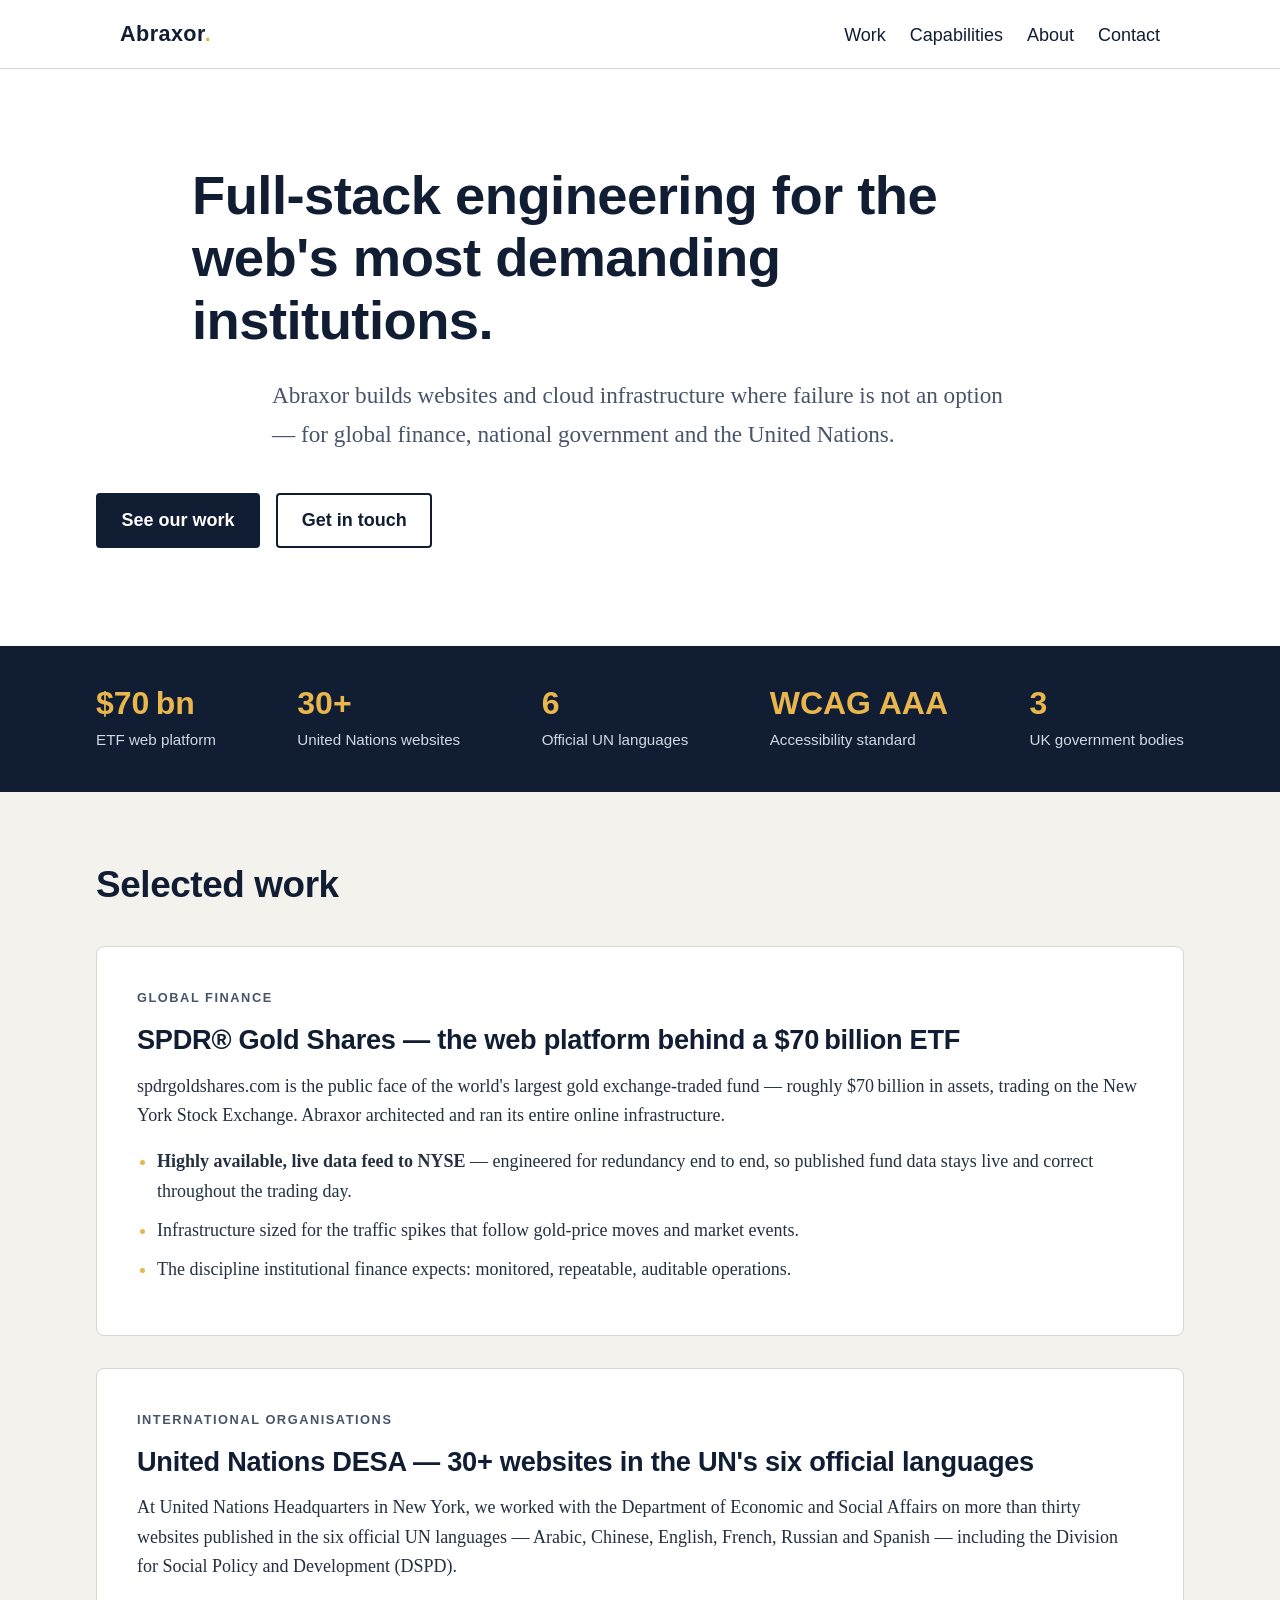
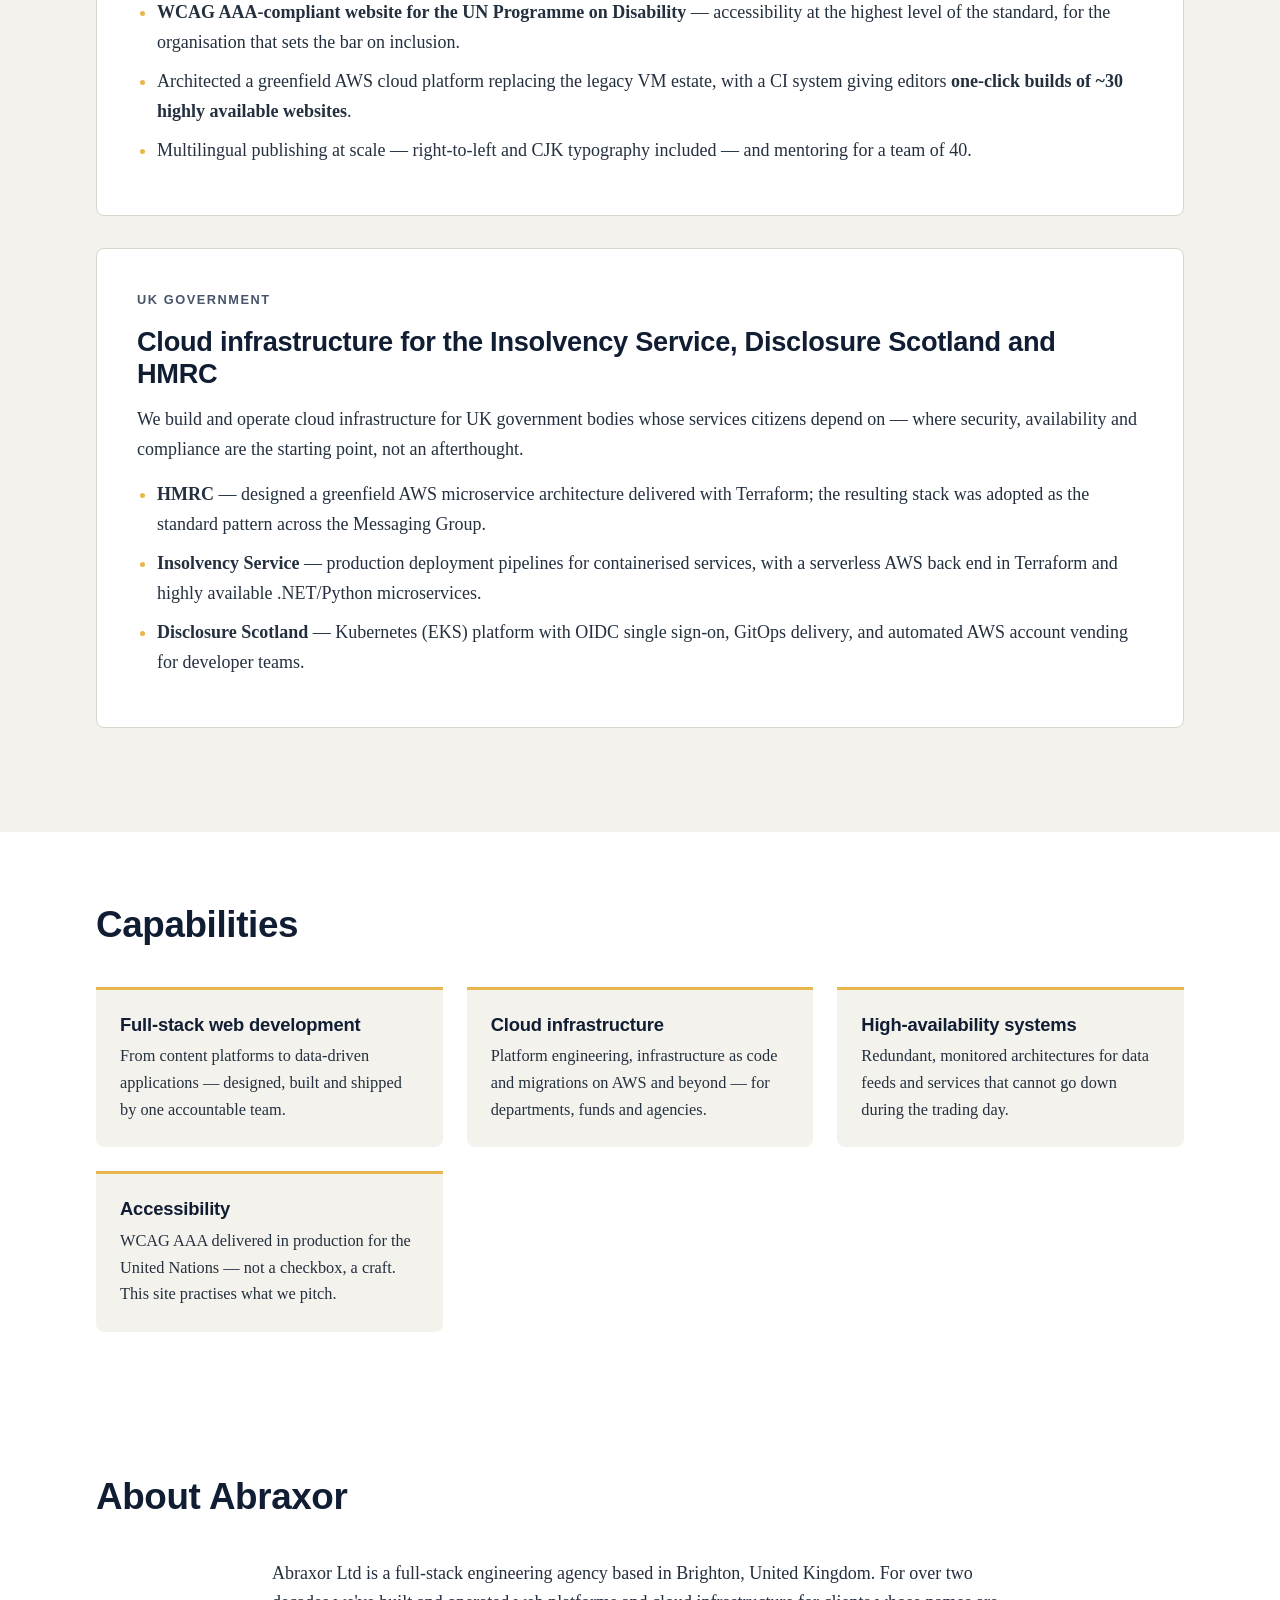
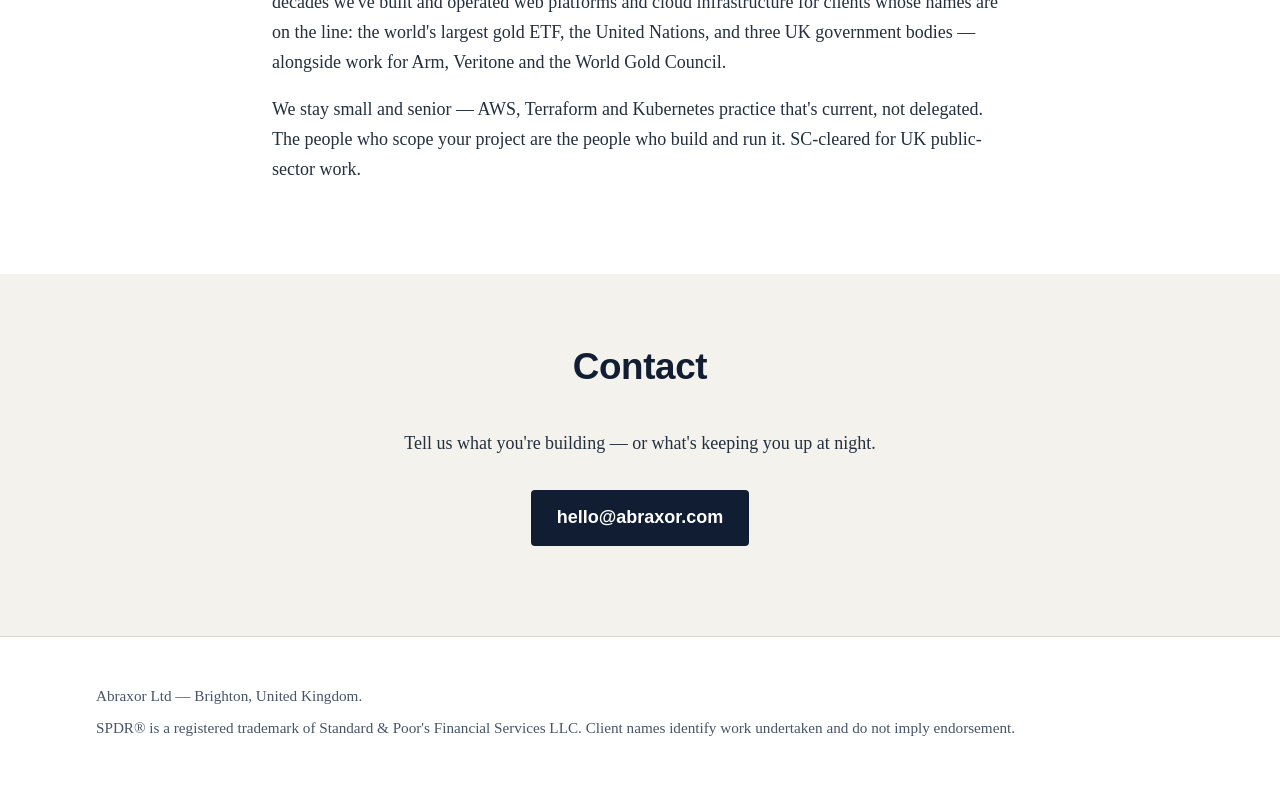
==== site/index.html @ 792a1f1c "Abraxor agency site — static HTML/CSS, nginx Dockerfile Co-Authored-By: Claude Fable 5 <noreply@anth" ====
<!DOCTYPE html>
<html lang="en">
<head>
<meta charset="utf-8">
<meta name="viewport" content="width=device-width, initial-scale=1">
<title>Abraxor — Full-stack engineering for the web's most demanding institutions</title>
<meta name="description" content="Abraxor is a Brighton, UK agency building websites and cloud infrastructure for finance, government and international organisations — from a $70bn NYSE ETF to 30+ United Nations websites.">
<link rel="stylesheet" href="styles.css">
<link rel="icon" href="data:image/svg+xml,%3Csvg xmlns='http://www.w3.org/2000/svg' viewBox='0 0 32 32'%3E%3Crect width='32' height='32' rx='6' fill='%23101d33'/%3E%3Cpath d='M9 24 16 8l7 16h-4.2l-2.8-6.8L13.2 24z' fill='%23e8b64c'/%3E%3C/svg%3E">
</head>
<body>
<a class="skip-link" href="#main">Skip to main content</a>

<header class="site-header">
  <nav aria-label="Primary">
    <a class="brand" href="#top">Abraxor</a>
    <ul>
      <li><a href="#work">Work</a></li>
      <li><a href="#capabilities">Capabilities</a></li>
      <li><a href="#about">About</a></li>
      <li><a href="#contact">Contact</a></li>
    </ul>
  </nav>
</header>

<main id="main">
  <section class="hero" id="top" aria-labelledby="hero-heading">
    <h1 id="hero-heading">Full-stack engineering for the web's most demanding institutions.</h1>
    <p class="lede">Abraxor builds websites and cloud infrastructure where failure is not an option — for global finance, national government and the United Nations.</p>
    <p class="hero-cta"><a class="button" href="#work">See our work</a> <a class="button button-quiet" href="#contact">Get in touch</a></p>
  </section>

  <section class="stats" aria-label="Key facts">
    <dl>
      <div><dt>ETF web platform</dt><dd>$70&thinsp;bn</dd></div>
      <div><dt>United Nations websites</dt><dd>30+</dd></div>
      <div><dt>Official UN languages</dt><dd>6</dd></div>
      <div><dt>Accessibility standard</dt><dd>WCAG&nbsp;AAA</dd></div>
      <div><dt>UK government bodies</dt><dd>3</dd></div>
    </dl>
  </section>

  <section id="work" aria-labelledby="work-heading">
    <h2 id="work-heading">Selected work</h2>

    <article class="case" aria-labelledby="case-spdr">
      <p class="case-tag">Global finance</p>
      <h3 id="case-spdr">SPDR&reg; Gold Shares — the web platform behind a $70&thinsp;billion ETF</h3>
      <p>spdrgoldshares.com is the public face of the world's largest gold exchange-traded fund — roughly $70&thinsp;billion in assets, trading on the New York Stock Exchange. Abraxor architected and ran its entire online infrastructure.</p>
      <ul>
        <li><strong>Highly available, live data feed to NYSE</strong> — engineered for redundancy end to end, so published fund data stays live and correct throughout the trading day.</li>
        <li>Infrastructure sized for the traffic spikes that follow gold-price moves and market events.</li>
        <li>The discipline institutional finance expects: monitored, repeatable, auditable operations.</li>
      </ul>
    </article>

    <article class="case" aria-labelledby="case-un">
      <p class="case-tag">International organisations</p>
      <h3 id="case-un">United Nations DESA — 30+ websites in the UN's six official languages</h3>
      <p>At United Nations Headquarters in New York, we worked with the Department of Economic and Social Affairs on more than thirty websites published in the six official UN languages — Arabic, Chinese, English, French, Russian and Spanish — including the Division for Social Policy and Development (DSPD).</p>
      <ul>
        <li><strong>WCAG AAA-compliant website for the UN Programme on Disability</strong> — accessibility at the highest level of the standard, for the organisation that sets the bar on inclusion.</li>
        <li>Architected a greenfield AWS cloud platform replacing the legacy VM estate, with a CI system giving editors <strong>one-click builds of ~30 highly available websites</strong>.</li>
        <li>Multilingual publishing at scale — right-to-left and CJK typography included — and mentoring for a team of 40.</li>
      </ul>
    </article>

    <article class="case" aria-labelledby="case-gov">
      <p class="case-tag">UK government</p>
      <h3 id="case-gov">Cloud infrastructure for the Insolvency Service, Disclosure Scotland and HMRC</h3>
      <p>We build and operate cloud infrastructure for UK government bodies whose services citizens depend on — where security, availability and compliance are the starting point, not an afterthought.</p>
      <ul>
        <li><strong>HMRC</strong> — designed a greenfield AWS microservice architecture delivered with Terraform; the resulting stack was adopted as the standard pattern across the Messaging Group.</li>
        <li><strong>Insolvency Service</strong> — production deployment pipelines for containerised services, with a serverless AWS back end in Terraform and highly available .NET/Python microservices.</li>
        <li><strong>Disclosure Scotland</strong> — Kubernetes (EKS) platform with OIDC single sign-on, GitOps delivery, and automated AWS account vending for developer teams.</li>
      </ul>
    </article>
  </section>

  <section id="capabilities" aria-labelledby="cap-heading">
    <h2 id="cap-heading">Capabilities</h2>
    <div class="cap-grid">
      <div class="cap">
        <h3>Full-stack web development</h3>
        <p>From content platforms to data-driven applications — designed, built and shipped by one accountable team.</p>
      </div>
      <div class="cap">
        <h3>Cloud infrastructure</h3>
        <p>Platform engineering, infrastructure as code and migrations on AWS and beyond — for departments, funds and agencies.</p>
      </div>
      <div class="cap">
        <h3>High-availability systems</h3>
        <p>Redundant, monitored architectures for data feeds and services that cannot go down during the trading day.</p>
      </div>
      <div class="cap">
        <h3>Accessibility</h3>
        <p>WCAG AAA delivered in production for the United Nations — not a checkbox, a craft. This site practises what we pitch.</p>
      </div>
    </div>
  </section>

  <section id="about" aria-labelledby="about-heading">
    <h2 id="about-heading">About Abraxor</h2>
    <p>Abraxor Ltd is a full-stack engineering agency based in Brighton, United Kingdom. For over two decades we've built and operated web platforms and cloud infrastructure for clients whose names are on the line: the world's largest gold ETF, the United Nations, and three UK government bodies — alongside work for Arm, Veritone and the World Gold Council.</p>
    <p>We stay small and senior — AWS, Terraform and Kubernetes practice that's current, not delegated. The people who scope your project are the people who build and run it. SC-cleared for UK public-sector work.</p>
  </section>

  <section id="contact" aria-labelledby="contact-heading">
    <h2 id="contact-heading">Contact</h2>
    <p>Tell us what you're building — or what's keeping you up at night.</p>
    <p class="contact-line"><a class="button" href="mailto:hello@abraxor.com">hello@abraxor.com</a></p>
  </section>
</main>

<footer class="site-footer">
  <p>Abraxor Ltd — Brighton, United Kingdom.</p>
  <p>SPDR&reg; is a registered trademark of Standard &amp; Poor's Financial Services LLC. Client names identify work undertaken and do not imply endorsement.</p>
</footer>
</body>
</html>
---- site/styles.css ----
/* Abraxor — agency site. No JS, system fonts, WCAG AAA contrast targets. */
:root {
  --ink: #101d33;        /* deep navy — headings, bands */
  --body: #24303f;       /* body text, ~12:1 on white */
  --muted: #47546a;      /* secondary text, ~7.2:1 on white */
  --gold: #e8b64c;       /* accent — decorative + on navy only (9:1 on --ink) */
  --paper: #ffffff;
  --wash: #f4f2ec;       /* warm section wash */
  --line: #d8d5cc;
  --maxw: 68rem;
}

* { box-sizing: border-box; }

html { scroll-behavior: smooth; }
@media (prefers-reduced-motion: reduce) {
  html { scroll-behavior: auto; }
}

body {
  margin: 0;
  font-family: Charter, "Bitstream Charter", "Sitka Text", Cambria, Georgia, serif;
  font-size: 1.125rem;
  line-height: 1.65;
  color: var(--body);
  background: var(--paper);
}

h1, h2, h3, .brand, .site-header nav, .button, .case-tag, .stats, .skip-link {
  font-family: -apple-system, BlinkMacSystemFont, "Segoe UI", Roboto, Helvetica, Arial, sans-serif;
}

h1, h2, h3 { color: var(--ink); line-height: 1.15; letter-spacing: -0.01em; }

a { color: var(--ink); text-decoration-thickness: 0.08em; text-underline-offset: 0.15em; }
a:hover { color: #000; }

:focus-visible {
  outline: 3px solid var(--ink);
  outline-offset: 2px;
  border-radius: 2px;
}

.skip-link {
  position: absolute;
  left: -9999px;
  top: 0;
  background: var(--ink);
  color: #fff;
  padding: 0.75rem 1.25rem;
  z-index: 100;
}
.skip-link:focus {
  left: 0;
}

/* Header */
.site-header {
  border-bottom: 1px solid var(--line);
  background: var(--paper);
}
.site-header nav {
  max-width: var(--maxw);
  margin: 0 auto;
  padding: 1rem 1.5rem;
  display: flex;
  align-items: baseline;
  gap: 2rem;
  flex-wrap: wrap;
}
.brand {
  font-weight: 700;
  font-size: 1.35rem;
  letter-spacing: 0.02em;
  text-decoration: none;
  color: var(--ink);
}
.brand::after { content: "."; color: var(--gold); }
.site-header ul {
  display: flex;
  gap: 1.5rem;
  list-style: none;
  margin: 0 0 0 auto;
  padding: 0;
  flex-wrap: wrap;
}
.site-header ul a { text-decoration: none; font-weight: 500; }
.site-header ul a:hover { text-decoration: underline; }

/* Sections */
main section { padding: 4.5rem 1.5rem; }
main section > * { max-width: var(--maxw); margin-left: auto; margin-right: auto; }

/* Hero */
.hero { padding-top: 6rem; padding-bottom: 5rem; }
.hero h1 {
  font-size: clamp(2.1rem, 5vw, 3.4rem);
  max-width: 56rem;
  margin: 0 auto;
}
.lede {
  font-size: clamp(1.2rem, 2.5vw, 1.45rem);
  color: var(--muted);
  max-width: 46rem;
  margin: 1.5rem auto 2.5rem;
}
.hero-cta { display: flex; gap: 1rem; flex-wrap: wrap; }

.button {
  display: inline-block;
  background: var(--ink);
  color: #fff;
  text-decoration: none;
  font-weight: 600;
  padding: 0.8rem 1.6rem;
  border-radius: 4px;
}
.button:hover { background: #000; color: #fff; }
.button-quiet {
  background: transparent;
  color: var(--ink);
  box-shadow: inset 0 0 0 2px var(--ink);
}
.button-quiet:hover { background: var(--wash); color: var(--ink); }

/* Stats band */
.stats { background: var(--ink); padding: 2.5rem 1.5rem; }
.stats dl {
  max-width: var(--maxw);
  margin: 0 auto;
  display: flex;
  flex-wrap: wrap;
  gap: 2.5rem 4rem;
  justify-content: space-between;
}
.stats div { display: flex; flex-direction: column-reverse; }
.stats dd {
  margin: 0;
  font-size: 2rem;
  font-weight: 700;
  color: var(--gold);
  line-height: 1.1;
}
.stats dt { color: #d3d9e4; font-size: 0.95rem; margin-top: 0.35rem; }

/* Case studies */
#work { background: var(--wash); }
#work h2, #capabilities h2, #about h2, #contact h2 {
  font-size: clamp(1.7rem, 3.5vw, 2.3rem);
  margin: 0 auto 2.5rem;
}
.case {
  background: var(--paper);
  border: 1px solid var(--line);
  border-radius: 8px;
  padding: 2.5rem;
  margin-bottom: 2rem;
}
.case-tag {
  text-transform: uppercase;
  letter-spacing: 0.12em;
  font-size: 0.8rem;
  font-weight: 700;
  color: var(--muted);
  margin: 0 0 0.75rem;
}
.case h3 { font-size: clamp(1.35rem, 2.8vw, 1.7rem); margin: 0 0 1rem; }
.case p { margin: 0 0 1rem; }
.case ul { margin: 0; padding-left: 1.25rem; }
.case li { margin-bottom: 0.6rem; }
.case li::marker { color: var(--gold); }

/* Capabilities */
.cap-grid {
  display: grid;
  grid-template-columns: repeat(auto-fit, minmax(16rem, 1fr));
  gap: 1.5rem;
}
.cap {
  border-top: 3px solid var(--gold);
  background: var(--wash);
  padding: 1.5rem;
  border-radius: 0 0 8px 8px;
}
.cap h3 { font-size: 1.15rem; margin: 0 0 0.5rem; }
.cap p { margin: 0; font-size: 1.02rem; }

/* About / contact */
#about p, #contact p { max-width: 46rem; }
#contact { background: var(--wash); text-align: center; }
#contact p { margin-left: auto; margin-right: auto; }
.contact-line { margin-top: 2rem; }

/* Footer */
.site-footer {
  border-top: 1px solid var(--line);
  padding: 2.5rem 1.5rem 3rem;
  color: var(--muted);
  font-size: 0.95rem;
}
.site-footer p { max-width: var(--maxw); margin: 0.4rem auto; }

@media (max-width: 40rem) {
  main section { padding: 3rem 1.25rem; }
  .case { padding: 1.5rem; }
  .stats dl { gap: 1.5rem 2.5rem; justify-content: flex-start; }
}
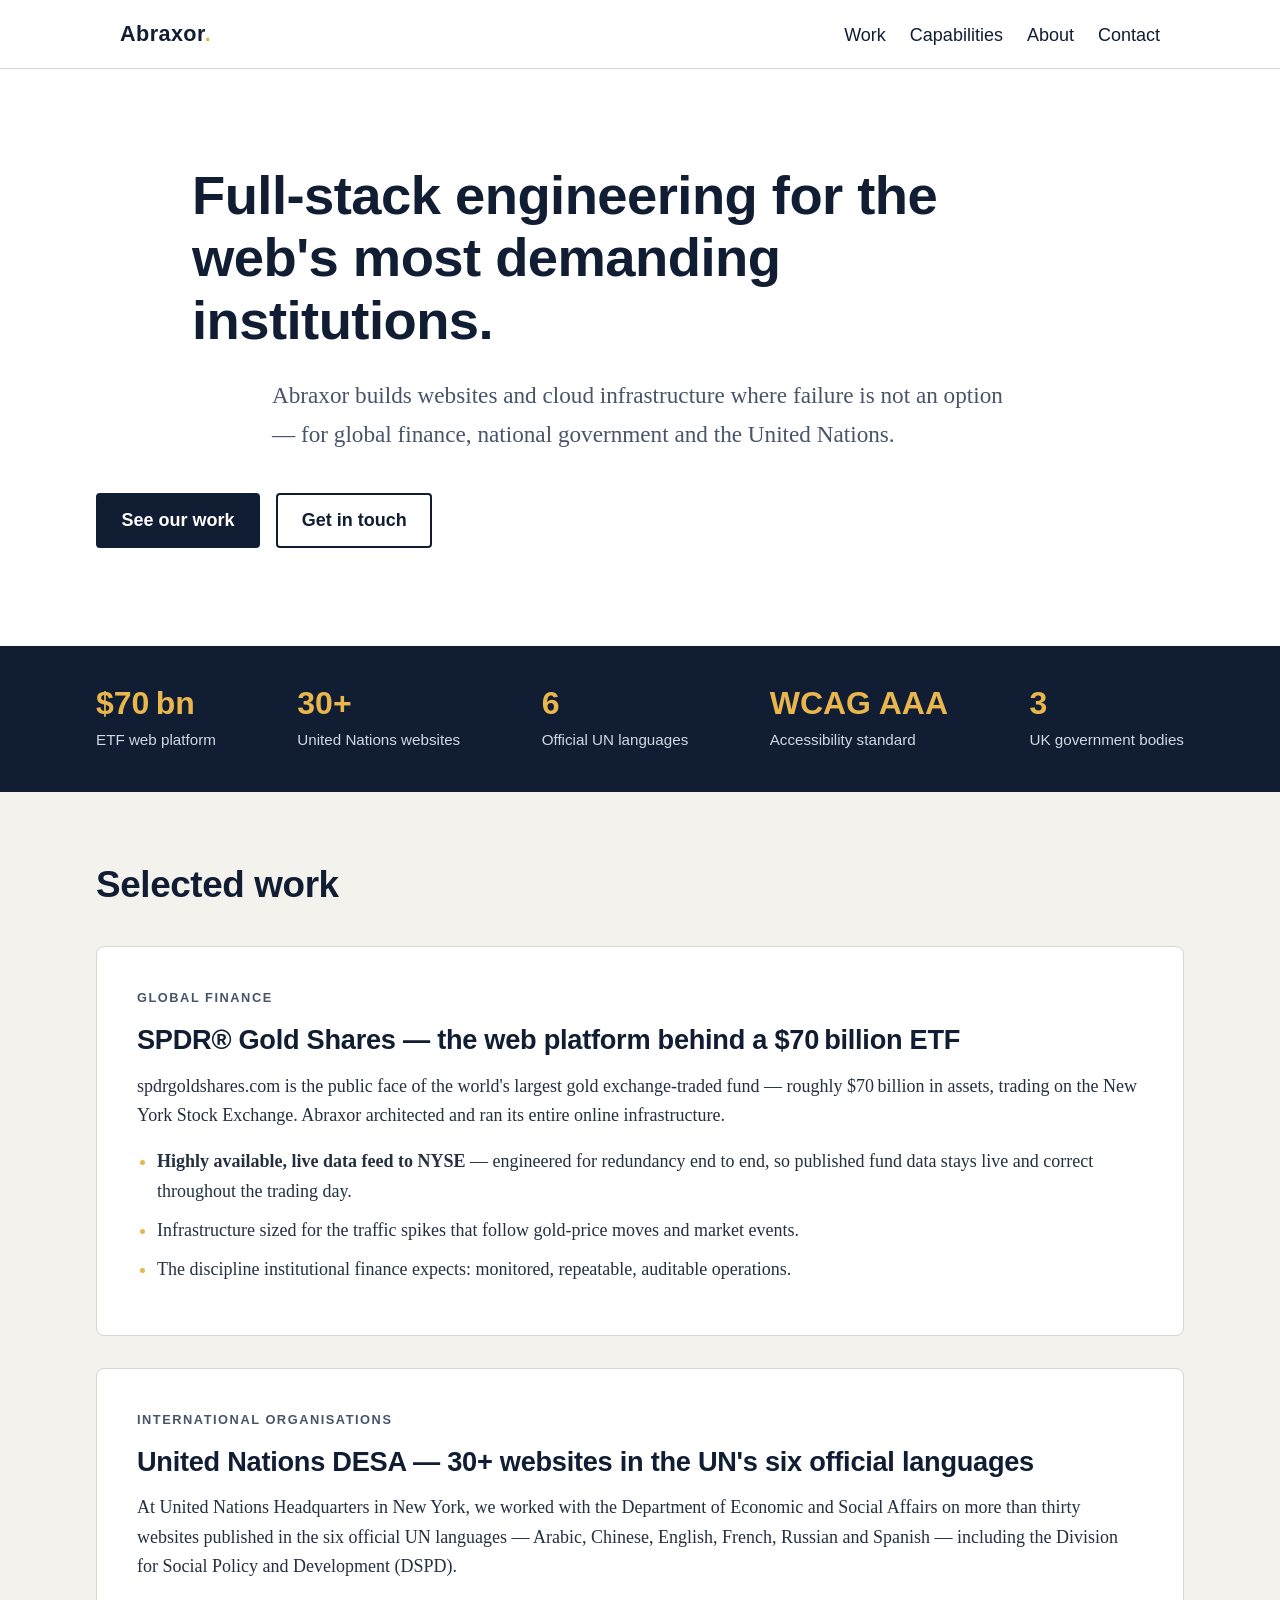
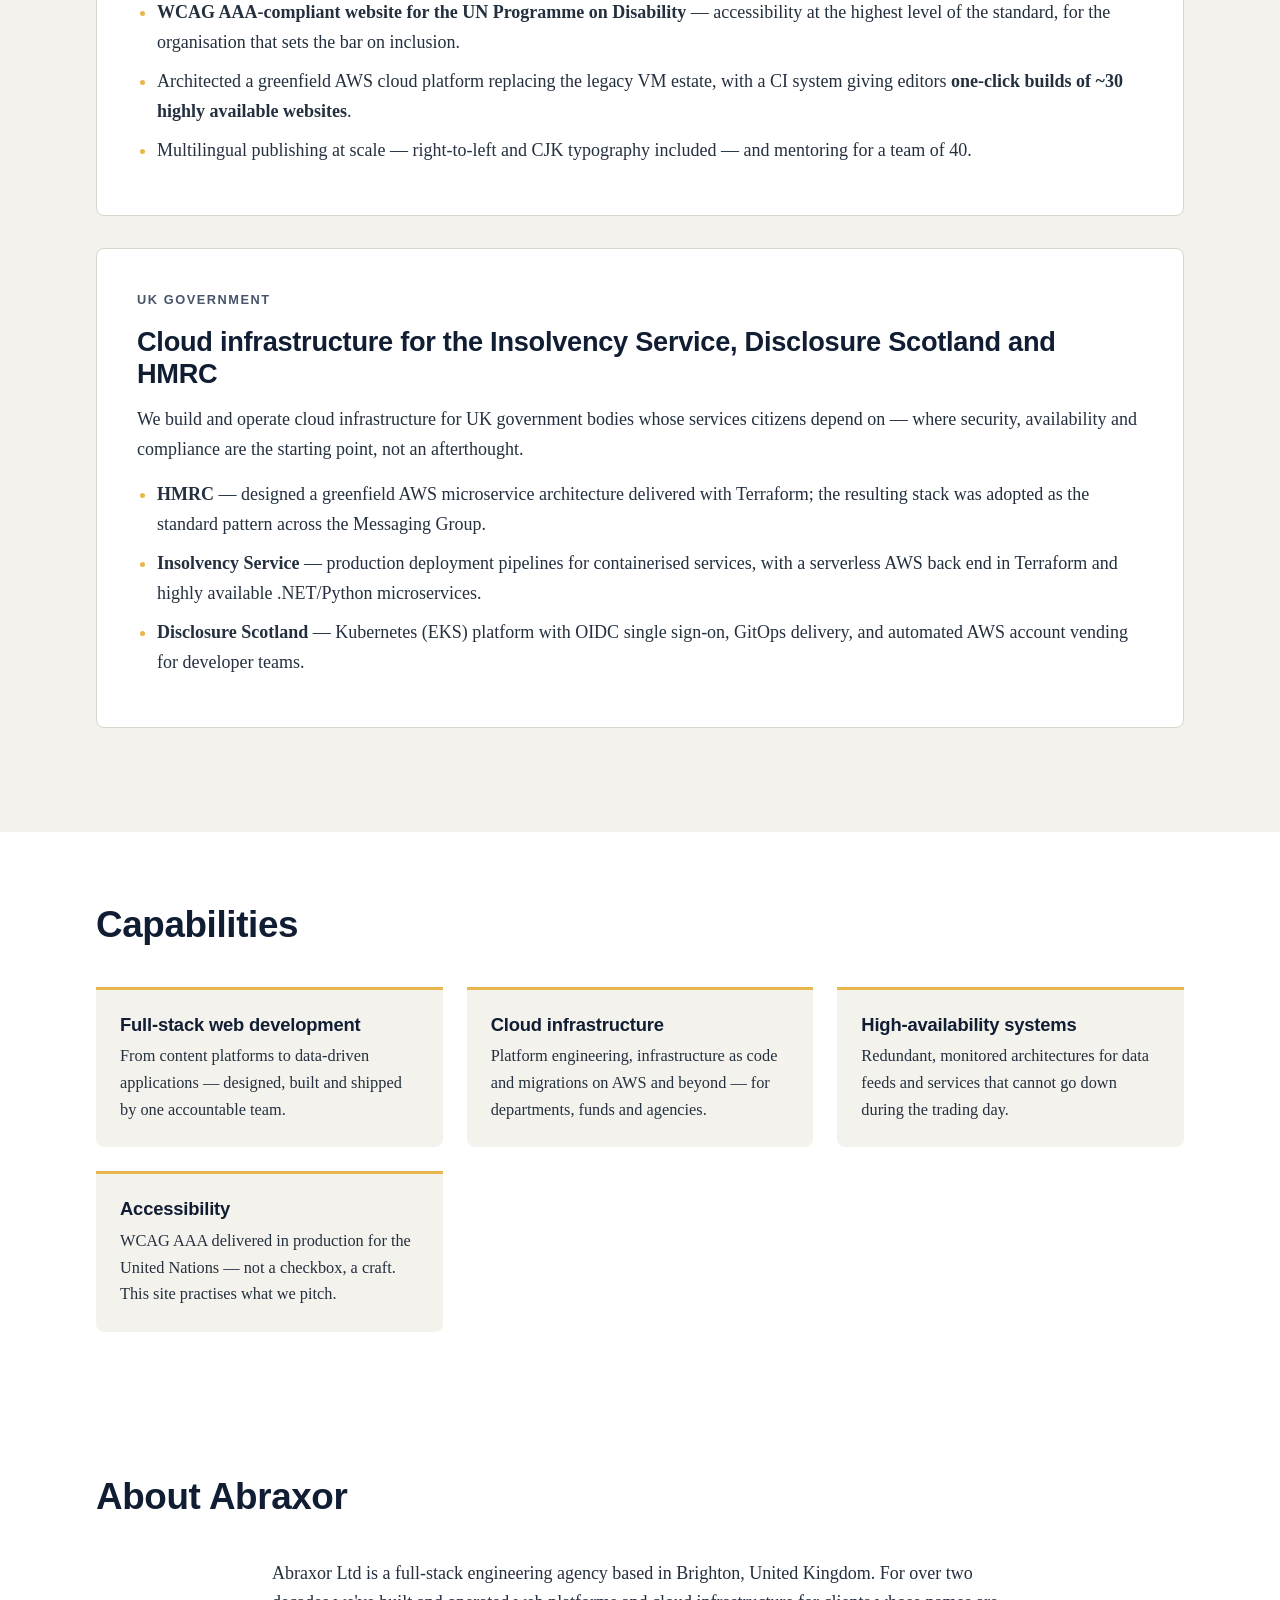
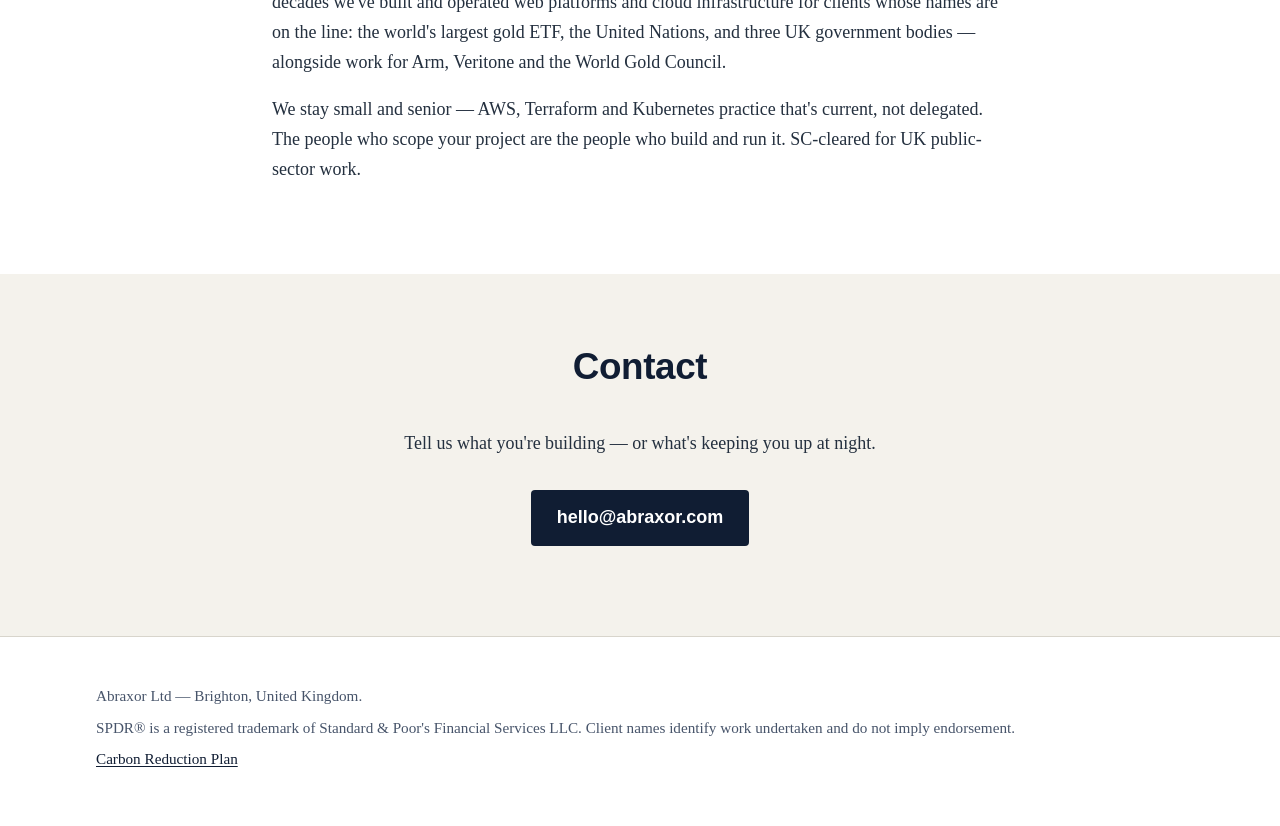
==== commit 2258442b: "Add Carbon Reduction Plan page with footer link Co-Authored-By: Claude Fable 5 <noreply@anthropic.co" ====
--- a/site/index.html
+++ b/site/index.html
@@ -115,6 +115,7 @@
 <footer class="site-footer">
   <p>Abraxor Ltd — Brighton, United Kingdom.</p>
   <p>SPDR&reg; is a registered trademark of Standard &amp; Poor's Financial Services LLC. Client names identify work undertaken and do not imply endorsement.</p>
+  <p><a href="carbon-reduction-plan.html">Carbon Reduction Plan</a></p>
 </footer>
 </body>
 </html>
--- a/site/styles.css
+++ b/site/styles.css
@@ -185,6 +185,17 @@
 .cap h3 { font-size: 1.15rem; margin: 0 0 0.5rem; }
 .cap p { margin: 0; font-size: 1.02rem; }
 
+/* Carbon Reduction Plan */
+.plan-hero { padding-bottom: 3rem; }
+.plan-alt { background: var(--wash); }
+main section h2 {
+  font-size: clamp(1.7rem, 3.5vw, 2.3rem);
+  margin: 0 auto 2.5rem;
+}
+main section ul { padding-left: 1.25rem; }
+main section li { margin-bottom: 0.6rem; }
+main section li::marker { color: var(--gold); }
+
 /* About / contact */
 #about p, #contact p { max-width: 46rem; }
 #contact { background: var(--wash); text-align: center; }
